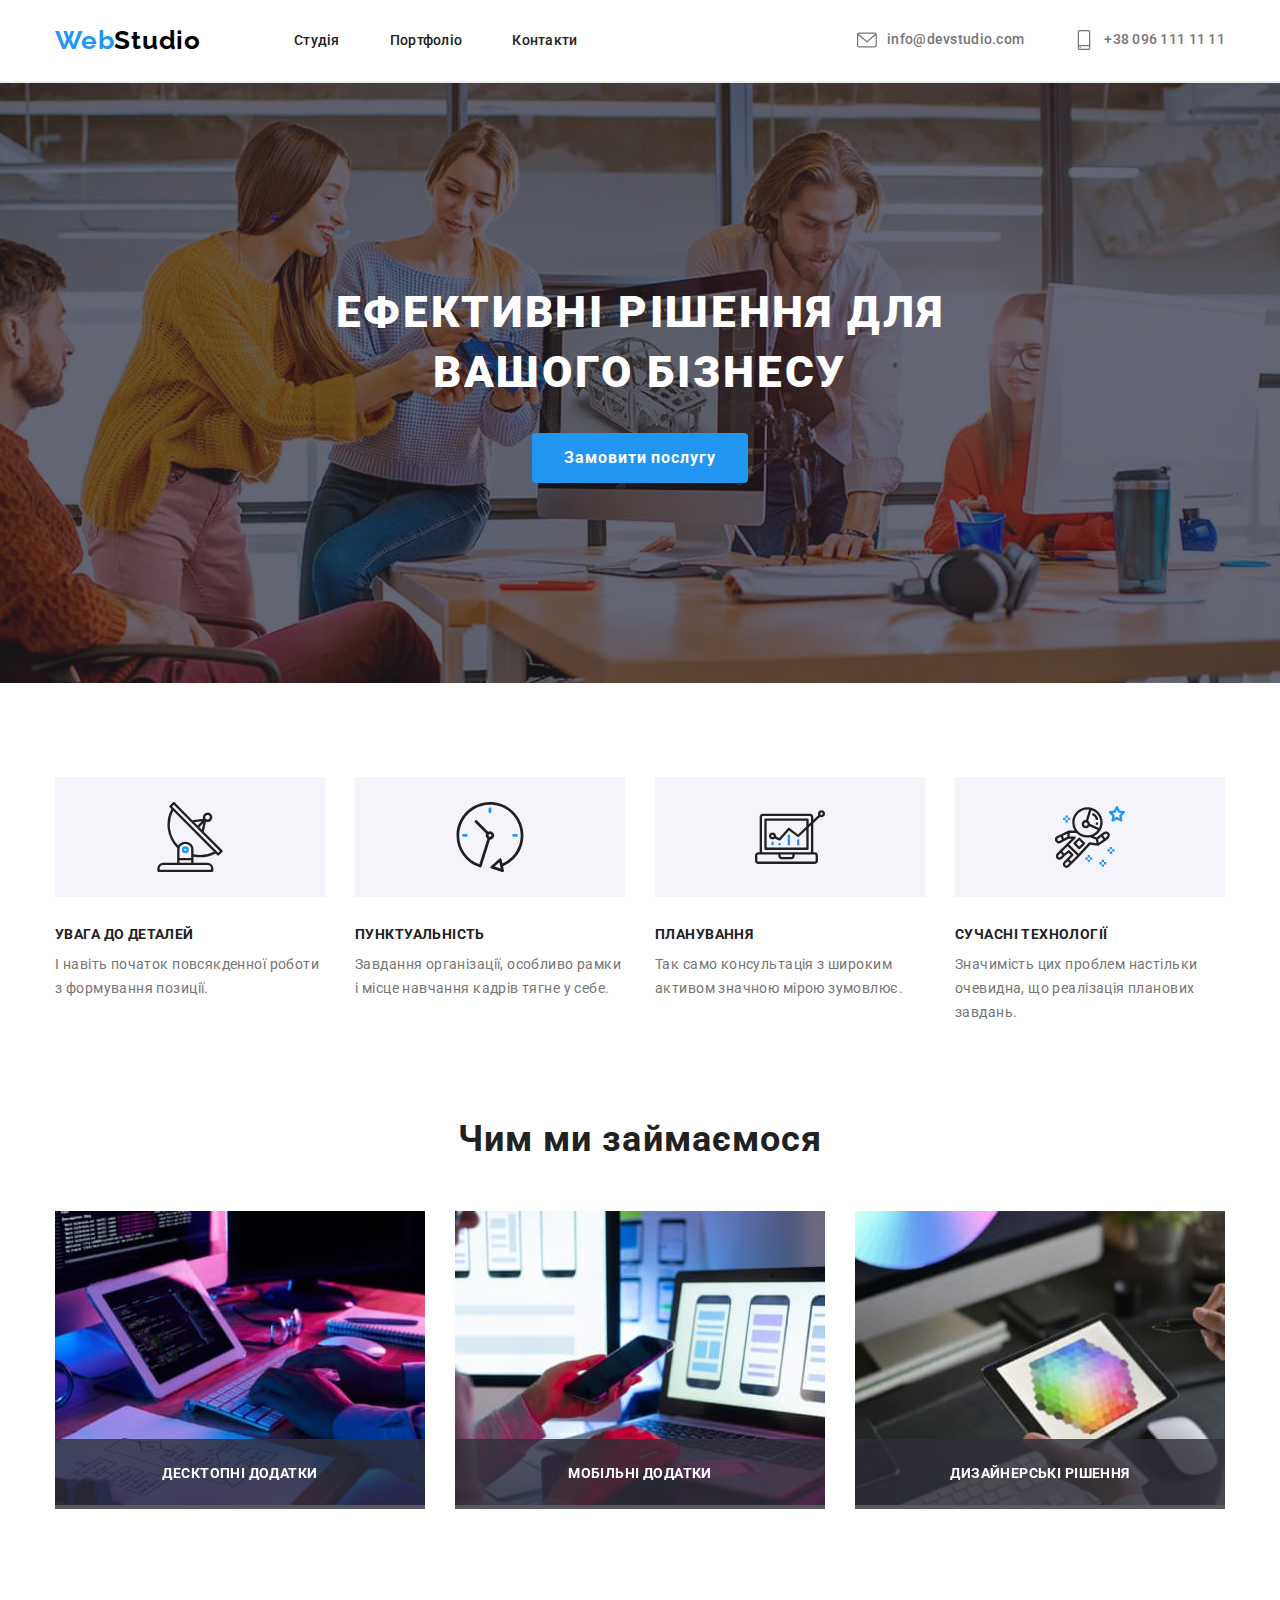
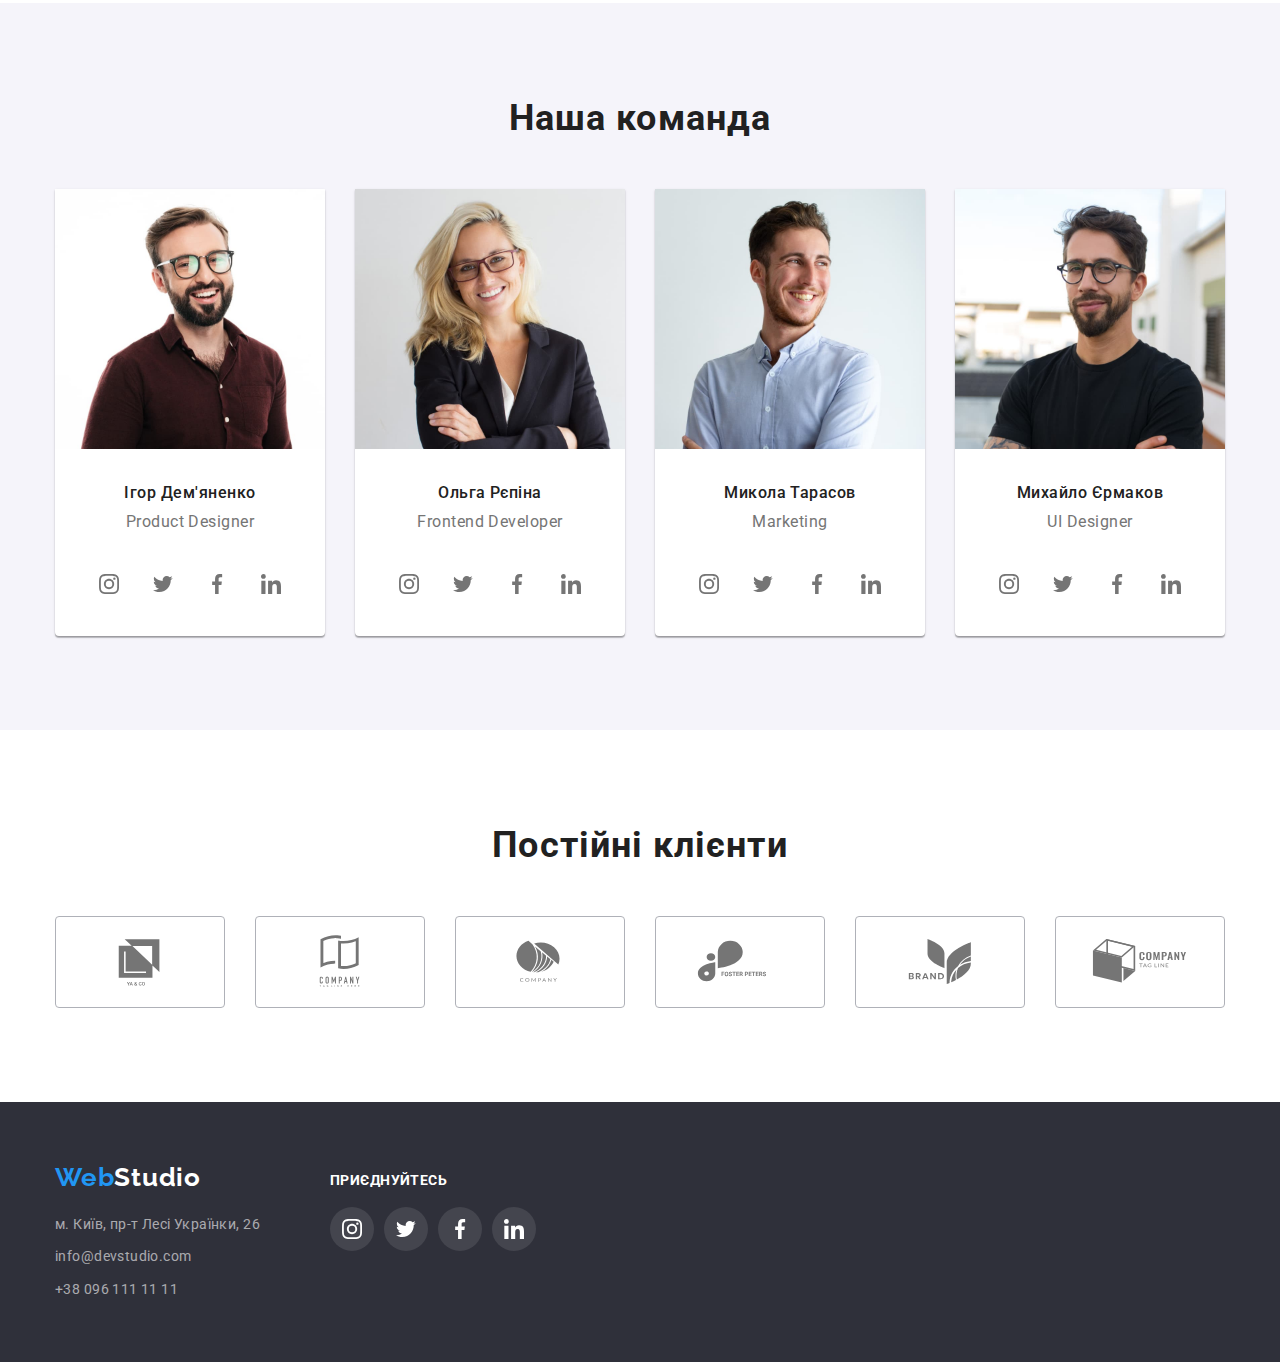
==== index.html @ e2b95a41 "Опрацювання п'ятого модулю" ====
<!DOCTYPE html>
<html lang="uk">

<head>
  <meta charset="UTF-8" />
  <meta http-equiv="X-UA-Compatible" content="IE=edge" />
  <meta name="viewport" content="width=device-width, initial-scale=1.0" />
  <title>Document</title>
  <link href="https://fonts.googleapis.com/css2?family=Raleway:wght@700&family=Roboto:wght@400;500;700;900&display=swap"
    rel="stylesheet" />
  <link rel="stylesheet"
    href="https://cdnjs.cloudflare.com/ajax/libs/modern-normalize/1.1.0/modern-normalize.min.css" />
  <link rel="stylesheet" href="./css/styles.css" />
</head>

<body>
  <header class="header">
    <div class="container main-nav">
      <!-- Назва компанії.Перехід на головну сторінку сайту -->
      <a href="./index.html" class="logo">Web<span class="black">Studio</span></a>
      <!-- Перехід на інші сторінки сайту -->
      <nav class="site-nav">
        <ul class="navigation">
          <li class="page"><a href="#" class="link">Студія</a></li>
          <li class="page"><a href="./portfolio.html" class="link">Портфоліо</a></li>
          <li class="page"><a href="#" class="link">Контакти</a></li>
        </ul>
      </nav>
      <!-- Перехід на сторінки сайту з формою для листування та з'єднання скайпом -->
      <ul class="contact">
        <li class="data">
          <a href="mailto:info@devstudio.com" class="contact-link">
            <svg class="icon" width="16" height="12">
              <use href="./images/icons2.svg#icon-envelope"></use>
            </svg>info@devstudio.com</a>
        </li>
        <li class="data">
          <a href="tel:+380961111111" class="contact-link">
            <svg class="icon" width="10" height="16">
              <use href="./images/icons2.svg#icon-smartphone"></use>
            </svg>+38 096 111 11 11</a>
        </li>
      </ul>
    </div>
  </header>

  <!-- Унікальний контент сторінки -->
  <main>
    <!-- Банер-->
    <section class="section banner">
      <div class="container">
        <h1 class="banner-text">
          Ефективні рішення для <br />
          вашого бізнесу
        </h1>
        
        <!-- Форма замовлення на сторінці без переходу на іншу-->
        <!-- Модальне вікно відкриття -->
        <button type="button" class="order" data-modal-open>Замовити послугу</button>
            <div class="backdrop is-hidden" data-modal>
    <div class="modal">
      <P></P>
     
      <button type="button" class="close-btn" data-modal-close>Close</button>
    
  </div> 
</div>
      </div>
    </section>

    <!--Переваги.Заголовок не відображається -->
    <section class="section">
      <div class="container">
        <h2 class="block-title">Переваги</h2>
        <ul class="list">
          <li class="card">
            <div class="box">
              <svg class="icon" width="70" height="70">
                <use href="./images/icons2.svg#icon-antenna-1"></use>
              </svg>
            </div>
            <h3 class="advantage">УВАГА ДО ДЕТАЛЕЙ</h3>
            <p class="text">І навіть початок повсякденної роботи з формування позиції.</p>
          </li>
          <li class="card">
            <div class="box">
              <svg class="icon" width="70" height="70">
                <use href="./images/icons2.svg#icon-clock-1"></use>
              </svg>
            </div>
            <h3 class="advantage">ПУНКТУАЛЬНІСТЬ</h3>
            <p class="text">
              Завдання організації, особливо рамки і місце навчання кадрів тягне у себе.
            </p>
          </li>
          <li class="card">
            <div class="box">
              <svg class="icon" width="70" height="70">
                <use href="./images/icons2.svg#icon-diagram-1"></use>
              </svg>
            </div>
            <h3 class="advantage">ПЛАНУВАННЯ</h3>
            <p class="text">Так само консультація з широким активом значною мірою зумовлює.</p>
          </li>
          <li class="card">
            <div class="box">
              <svg class="icon" width="70" height="70">
                <use href="./images/icons2.svg#icon-astronaut-1"></use>
              </svg>
            </div>
            <h3 class="advantage">СУЧАСНІ ТЕХНОЛОГІЇ</h3>
            <p class="text">
              Значимість цих проблем настільки очевидна, що реалізація планових завдань.
            </p>
          </li>
        </ul>
        <!--Сфера діяльності-->
        <h2 class="text-title">Чим ми займаємося</h2>
        <ul class="proces">
          <li class="photo">
            <img src="./images/imga.jpg" alt="Робота за комп'ютером" width="370" height="294" />
            <p class="text-proces">Десктопні додатки</p>
          </li>
          <li class="photo">
            <img src="./images/imgb.jpg" alt="Робота з ноутбуком та телефоном" width="370" height="294" />
            <p class="text-proces">Мобільні додатки</p>
          </li>
          <li class="photo">
            <img src="./images/imgc.jpg" alt="Робота з планшетом" width="370" height="294" />
            <p class="text-proces">Дизайнерські рішення</p>
          </li>
        </ul>
      </div>
    </section>

    <!-- Наша команда -->
    <section class="section team-board">
      <div class="container">
        <h2 class="text-title">Наша команда</h2>
        <ul class="team-card">
          <li class="file">
            <img class="team-photo" src="./images/imgd.jpg" alt="Ігор Дем'яненко" width="270" height="260" />
            <h3 class="name">Ігор Дем'яненко</h3>
            <p class="career" lang="en">Product Designer</p>
            <!-- Посилання на соціальні мережи -->
            <ul class="social">
              <li>
                <a class="item-link" href="#" target="_blank" rel="noopener noreferrer"><svg class="link" width="20"
                    height="20">
                    <use href="./images/icons2.svg#icon-instagram"></use>
                  </svg>
                </a>
              </li>
              <li>
                <a class="item-link" href="#" target="_blank" rel="noopener noreferrer"><svg class="link" width="20"
                    height="20">
                    <use href="./images/icons2.svg#icon-twitter"></use>
                  </svg>
                </a>
              </li>
              <li>
                <a class="item-link" href="#" target="_blank" rel="noopener noreferrer"><svg class="link" width="20"
                    height="20">
                    <use href="./images/icons2.svg#icon-facebook"></use>
                  </svg>
                </a>
              </li>
              <li>
                <a class="item-link" href="#" target="_blank" rel="noopener noreferrer"><svg class="link" width="20"
                    height="20">
                    <use href="./images/icons2.svg#icon-linkedin-1"></use>
                  </svg>
                </a>
              </li>
            </ul>
          </li>

          <li class="file">
            <img class="team-photo" src="./images/imge.jpg" alt="Ольга Рєпіна" width="270" height="260" />
            <h3 class="name">Ольга Рєпіна</h3>
            <p class="career" lang="en">Frontend Developer</p>
            <!-- Посилання на соціальні мережи -->
            <ul class="social">
              <li>
                <a class="item-link" href="#" target="_blank" rel="noopener noreferrer"><svg class="link" width="20"
                    height="20">
                    <use href="./images/icons2.svg#icon-instagram"></use>
                  </svg>
                </a>
              </li>
              <li>
                <a class="item-link" href="#" target="_blank" rel="noopener noreferrer"><svg class="link" width="20"
                    height="20">
                    <use href="./images/icons2.svg#icon-twitter"></use>
                  </svg>
                </a>
              </li>
              <li>
                <a class="item-link" href="#" target="_blank" rel="noopener noreferrer"><svg class="link" width="20"
                    height="20">
                    <use href="./images/icons2.svg#icon-facebook"></use>
                  </svg>
                </a>
              </li>
              <li>
                <a class="item-link" href="#" target="_blank" rel="noopener noreferrer"><svg class="link" width="20"
                    height="20">
                    <use href="./images/icons2.svg#icon-linkedin-1"></use>
                  </svg>
                </a>
              </li>
            </ul>
          </li>

          <li class="file">
            <img class="team-photo" src="./images/imgf.jpg" alt="Микола Тарасов" width="270" height="260" />
            <h3 class="name">Микола Тарасов</h3>
            <p class="career" lang="en">Marketing</p>
            <!-- Посилання на соціальні мережи -->
            <ul class="social">
              <li>
                <a class="item-link" href="#" target="_blank" rel="noopener noreferrer"><svg class="link" width="20"
                    height="20">
                    <use href="./images/icons2.svg#icon-instagram"></use>
                  </svg>
                </a>
              </li>
              <li>
                <a class="item-link" href="#" target="_blank" rel="noopener noreferrer"><svg class="link" width="20"
                    height="20">
                    <use href="./images/icons2.svg#icon-twitter"></use>
                  </svg>
                </a>
              </li>
              <li>
                <a class="item-link" href="#" target="_blank" rel="noopener noreferrer"><svg class="link" width="20"
                    height="20">
                    <use href="./images/icons2.svg#icon-facebook"></use>
                  </svg>
                </a>
              </li>
              <li>
                <a class="item-link" href="#" target="_blank" rel="noopener noreferrer"><svg class="link" width="20"
                    height="20">
                    <use href="./images/icons2.svg#icon-linkedin-1"></use>
                  </svg>
                </a>
              </li>
            </ul>
          </li>

          <li class="file">
            <img class="team-photo" src="./images/imgj.jpg" alt="Михайло Єрмаков" width="270" height="260" />
            <h3 class="name">Михайло Єрмаков</h3>
            <p class="career" lang="en">UI Designer</p>
            <!-- Посилання на соціальні мережи -->
            <ul class="social">
              <li>
                <a class="item-link" href="#" target="_blank" rel="noopener noreferrer"><svg class="link" width="20"
                    height="20">
                    <use href="./images/icons2.svg#icon-instagram"></use>
                  </svg>
                </a>
              </li>
              <li>
                <a class="item-link" href="#" target="_blank" rel="noopener noreferrer"><svg class="link" width="20"
                    height="20">
                    <use href="./images/icons2.svg#icon-twitter"></use>
                  </svg>
                </a>
              </li>
              <li>
                <a class="item-link" href="#" target="_blank" rel="noopener noreferrer"><svg class="link" width="20"
                    height="20">
                    <use href="./images/icons2.svg#icon-facebook"></use>
                  </svg>
                </a>
              </li>
              <li>
                <a class="item-link" href="#" target="_blank" rel="noopener noreferrer"><svg class="link" width="20"
                    height="20">
                    <use href="./images/icons2.svg#icon-linkedin-1"></use>
                  </svg>
                </a>
              </li>
            </ul>
          </li>
        </ul>
      </div>
    </section>

    <!-- Логотипи компаній постійних клієнтів -->
    <section class="section">
      <div class="container">
        <h2 class="text-title">Постійні клієнти</h2>
        <ul class="clients">
          <li>
            <a class="logo-link" href="#"><svg class="" width="106" height="60">
                <use href="./images/icons2.svg#icon-Logo"></use>
              </svg></a>
          </li>
          <li>
            <a class="logo-link" href="#"><svg class="" width="106" height="60">
                <use href="./images/icons2.svg#icon-Logo-1"></use>
              </svg></a>
          </li>
          <li>
            <a class="logo-link" href="#"><svg class="" width="106" height="60">
                <use href="./images/icons2.svg#icon-Logo-2"></use>
              </svg></a>
          </li>
          <li>
            <a class="logo-link" href="#"><svg class="" width="106" height="60">
                <use href="./images/icons2.svg#icon-Logo-3"></use>
              </svg></a>
          </li>
          <li>
            <a class="logo-link" href="#"><svg class="" width="106" height="60">
                <use href="./images/icons2.svg#icon-Logo-4"></use>
              </svg></a>
          </li>
          <li>
            <a class="logo-link" href="#"><svg class="" width="106" height="60">
                <use href="./images/icons2.svg#icon-Logo-5"></use>
              </svg></a>
          </li>
        </ul>
      </div>
    </section>
  </main>

  <!-- Контакти -->
  <footer class="footer">
    <div class="container info">
      <div class="box-v2">
        <a href="./index.html" class="logo">Web<span class="white">Studio</span></a>
        <address>
          <ul class="address">
            <li class="point">
              <a href="https://www.google.com/maps/d/viewer?mid=10uSM3H-mIU3GznYo2szRIEphczw&hl=en_US&ll=50.42732700000001%2C30.538092&z=17"
                target="_blank" rel="noopener noreferrer" class="link-contacts">м. Київ, пр-т Лесі Українки, 26</a>
            </li>
            <li class="point">
              <a href="mailto:info@devstudio.com " class="link-contacts">info@devstudio.com</a>
            </li>
            <li class="point">
              <a href="tel:+380961111111" class="link-contacts">+38 096 111 11 11</a>
            </li>
          </ul>
        </address>
      </div>
      <div class="box-v3">
        <h4 class="social-text">приєднуйтесь</h4>
        <!-- Посилання на соціальні мережи -->
        <ul class="social-footer">
          <li>
            <a class="item-link" href="#" target="_blank" rel="noopener noreferrer"><svg class="link" width="20"
                height="20">
                <use href="./images/icons2.svg#icon-instagram"></use>
              </svg>
            </a>
          </li>
          <li>
            <a class="item-link" href="#" target="_blank" rel="noopener noreferrer"><svg class="link" width="20"
                height="20">
                <use href="./images/icons2.svg#icon-twitter"></use>
              </svg>
            </a>
          </li>
          <li>
            <a class="item-link" href="#" target="_blank" rel="noopener noreferrer"><svg class="link" width="20"
                height="20">
                <use href="./images/icons2.svg#icon-facebook"></use>
              </svg>
            </a>
          </li>
          <li>
            <a class="item-link" href="#" target="_blank" rel="noopener noreferrer"><svg class="link" width="20"
                height="20">
                <use href="./images/icons2.svg#icon-linkedin-1"></use>
              </svg>
            </a>
          </li>
        </ul>
      </div>
    </div>
  </footer>
  <script src="./js/modal.js"></script>
</body>

</html>
---- css/styles.css ----
:root {
  --primary-text-color: #212121;
  --secondary-text-color: #757575;
  --white-text-color: #ffffff;
  --accent-text-color: #2196f3;
  --main-background-color: #ffffff;
  --dark-background-color: #2f303a;
  --secondary-background-color: #f5f4fa;
  --borde-line-color: #ececec;
  --icon-color: #757575;
}
body {
  margin: 0 auto;
  color: var(--primary-text-color);
  background-color: var(--main-background-color);
  font-family: Roboto, sans-serif;
}
ul {
  list-style-type: none;
}
a {
  text-decoration: none;
}
h1,
h2,
h3,
ul,
p {
  margin: 0;
  padding: 0;
}
.section {
  padding-top: 94px;
  padding-bottom: 94px;
}
.container {
  max-width: 1200px;
  width: 100%;
  padding-right: 15px;
  padding-left: 15px;
  margin: 0 auto;
}
/*Header*/
.header {
  /* background-color: var(--main-background-color); */
  border-bottom: 2px solid var(--borde-line-color);

}
.main-nav {
  display: flex;
  align-items: center;
  /* border-bottom: 2px solid var(--borde-line-color); */
}
/* Logo */
.logo {
  font-family: 'Raleway';
  font-style: normal;
  font-weight: 700;
  font-size: 26px;
  line-height: 1.19;
  letter-spacing: 0.03em;
  text-decoration: none;
  color: var(--accent-text-color);
}
.main-nav .logo {
  padding: 25px 93px 25px 0;
}
.logo .black {
  color: #000000;
}
/* Site-nav */
.navigation {
  display: flex;
  justify-content: center;
}

/* Підкреслення сторінки при наведенні */
.navigation .link {
  position: relative;
  display: flex;
  justify-content: center;
  padding-top: 32px;
  padding-bottom: 31px;
  font-weight: 500;
  font-size: 14px;
  line-height: 1.14;
  letter-spacing: 0.02em;
  color: var(--primary-text-color);
  transition: color 250ms cubic-bezier(0.4, 0, 0.2, 1);
}
.navigation .link::after {
  content: "";
  position: absolute;
  display: flex;
  justify-content: center;
  left: 0;
  bottom: 0;
  width: 0;
  height: 4px;
  background-color: #2196f3;
  /* opacity: 0; */
  transition: opacity 250ms cubic-bezier(0.4, 0, 0.2, 1);
}
.navigation .link:hover:after,
.navigation .link:focus:after,
.navigation .link:current:after {
    /* opacity: 1; */
width: 100%;
}

.contact .contact-link {
  display: flex;
  align-items: center;
  font-weight: 500;
  font-size: 14px;
  line-height: 1.14;
  letter-spacing: 0.02em;
  color: var(--secondary-text-color);
  transition: color 250ms cubic-bezier(0.4, 0, 0.2, 1);
}
.navigation .page:not(:last-child),
.contact .data:not(:last-child) {
  margin-right: 50px;
}
.site-nav .link:hover,
.site-nav .link:focus,
.contact-link:hover,
.contact-link:focus {
color: var(--accent-text-color);
}

/*  Перехід на сторінки сайту з формою для листування та з'єднання скайпом*/
.contact {
  display: flex;
  margin-left: auto;
  justify-content: center;
  align-items: center;
}
/* .contact-link {
  display: flex;
  align-items: center;

} */
.data .icon {
  margin: 0;
  width: 20px;
  height: 20px;
  margin-right: 10px;
  fill: currentColor;
  transition: color 250ms cubic-bezier(0.4, 0, 0.2, 1);
  
}
.data .icon:hover,
.data .icon:focus {
  fill: var(--accent-text-color);
}
/* Банер */
.banner {
  padding: 200px 0px;
  align-content: center;
  background-color: var(--dark-background-color);
  background-position: center;
  background-repeat: no-repeat;
  background-size: cover;
  background-image: linear-gradient(to right, rgba(47, 48, 58, 0.4), rgba(47, 48, 58, 0.4)), url(../images/overlay.jpg);
}
.banner-text {
  margin-bottom: 30px;
  color: var(--white-text-color);
  font-weight: 900;
  font-size: 44px;
  line-height: 1.36;
  text-align: center;
  letter-spacing: 0.06em;
  text-transform: uppercase;
}
/* Кнопка замовлення */
.banner .order {
  justify-content: center;
  border-radius: 4px;
  width: 216px;
  margin: 0 auto;
  padding: 10px 0;
  display: block;
  text-align: center;
  font-weight: 700;
  font-size: 16px;
  line-height: 1.88;
  letter-spacing: 0.06em;
  border: none;
  color: var(--white-text-color);
  background-color: var(--accent-text-color);
  /* box-shadow: 0px 4px 4px rgba(0, 0, 0, 0.15); */
}
/* Модальне вікно */
.backdrop {
  position: fixed;
  top: 0;
  left: 0;
  width: 100%;
  height: 100%;
  background-color: rgba(0, 0, 0, 0.2);;
}
.backdrop.is-hidden {
  opacity: 0;
  pointer-events: none;
  /* visibility: ; */
}
.modal {
  position: absolute;
  top: 50%;
  left: 50%;
  transform: translate(-50%, -50%);
 /* display: block; */
    min-width: 528px;
  min-height: 581px;
  padding: 40px;
  overflow: auto;
  background-color: var(--main-background-color);
  box-shadow: 0px 4px 4px rgba(0, 0, 0, 0.15);
  border-radius: 4px;
}
.close-btn {
  position: absolute;
  top: 8px;
  right: 8px;
  width: 30px;
  height: 30px;
  background: var(--main-background-color);
  border: 1px solid rgba(0, 0, 0, 0.1);
  border-radius: 50%;
}
.close-btn::before {
  content: "";
  position: absolute;
  width: 30px ;
  height:30px;
  background-image: url() ;
}
/* Секція переваг */

/* Ховаємо заголовок */
.block-title {
  display: none;
}
/* Для зоголовків одного типу сторінки */
.text-title {
  margin-bottom: 50px;
  color: var(--primary-text-color);
  font-weight: 700;
  font-size: 36px;
  line-height: 1.17;
  text-align: center;
  letter-spacing: 0.03em;
}
.proces {
  display: flex;
  justify-content: space-between;
}
.list {
  display: flex;
  justify-content: space-between;
  margin-bottom: 94px;
}
.list .card {
  min-width: 270px;
  margin-right: 30px;
  text-align: start;
}
.list .card:last-child {
  margin-right: 0;
}
/* Стилізуємо фото процесу роботи */
.proces .photo {
  display: block;
  position: relative;
  margin-right: 30px;
}
.proces .text-proces {
  position: absolute;
  display: inline-block;
  z-index: 2;
  /* align-items: center; */
  /* justify-content: center; */
  left: 0;
  bottom: 0;
  padding: 27px 10px;
  width: 370px;
  /* width: 100%;
  height: 70px; */
  font-weight: 700;
font-size: 14px;
line-height: 1.14;
text-align: center;
letter-spacing: 0.03em;
text-transform: uppercase;
color: var(--white-text-color);
background-color: rgba(47, 48, 58, 0.8);;


}
.proces .photo:last-child {
  margin-right: 0;
}
.card .box {
  display: flex;
  width: 270px;
  height: 120px;
  margin-bottom: 30px;
  background-color: var(--secondary-background-color);
  background-size: contain;
  justify-content: center;
  align-items: center;
}
.advantage {
  margin-top: 0;
  margin-bottom: 10px;
  color: var(--primary-text-color);
  font-weight: 700;
  font-size: 14px;
  line-height: 1.14;
  letter-spacing: 0.03em;
}
.text {
  margin-top: 0;
  font-size: 14px;
  line-height: 1.71;
  letter-spacing: 0.03em;
  color: var(--secondary-text-color);
}
/* Секція команди */
.team-board {
  background-color: var(--secondary-background-color);
}
.team-card {
  display: flex;
  justify-content: space-between;
  gap: 30px;
}
.team-card .file {
  max-width: 270px;
  text-align: center;
  background-color: var(--main-background-color);
  box-shadow: 0px 1px 3px rgba(0, 0, 0, 0.12), 0px 1px 1px rgba(0, 0, 0, 0.14),
    0px 2px 1px rgba(0, 0, 0, 0.2);
  border-radius: 0px 0px 4px 4px;
}
.name {
  margin-bottom: 10px;
  color: var(--primary-text-color);
  font-weight: 500;
  font-size: 16px;
  line-height: 1.19;
  letter-spacing: 0.03em;
}
.career {
  margin-top: 0;
  margin-bottom: 30px;
  color: var(--secondary-text-color);
  font-weight: 400;
  font-size: 16px;
  line-height: 1.19;
  letter-spacing: 0.03em;
}
.team-photo {
  margin-bottom: 30px;
}
/* <!-- Посилання на соціальні мережи --> */
.social {
  display: flex;
  justify-content: center;
  align-items: center;
  margin-right: 32px;
  margin-bottom: 30px;
  margin-left: 32px;
  width: 206px;
  height: 44px;
  gap: 10px;
}
.social .item-link {
  display: flex;
  align-items: center;
  justify-content: center;
  width: 44px;
  height: 44px;
  border-radius: 50%;
  fill: var(--icon-color);
  transition: fill 250ms cubic-bezier(0.4, 0, 0.2, 1);
  transition: background-color 250ms cubic-bezier(0.4, 0, 0.2, 1);
}
.social .item-link:hover,
.social .item-link:focus {
  fill: var(--main-background-color);
  background-color: var(--accent-text-color);
}
/* Логотипи компаній постійних клієнтів  */
.clients {
  display: flex;
  justify-content: space-between;
  gap: 30px;
  flex-wrap: wrap;
}
.clients .logo-link {
  display: flex;
  align-items: center;
  justify-content: center;
  width: 170px;
  height: 92px;
  left: 1015px;
  top: 2490px;
  fill: var(--icon-color);
  border: 1px solid #afb1b8;
  border-radius: 4px;
  transition: fill 250ms cubic-bezier(0.4, 0, 0.2, 1);
}
.clients .logo-link:hover,
.clients .logo-link:focus {
  fill: var(--accent-text-color);
}

/* Сторінка Портфоліо */
/* Ховаємо заголовок */
.block {
  display: none;
}

/* Блок сортувальних кнопок */
.btn {
  display: flex;
  justify-content: center;
}
.btn .sort {
  margin-right: 8px;
}
.btn .sort:last-child {
  margin-right: 0px;
}
.btn button {
  padding: 6px 22px;
  border-radius: 4px;
  border-style: none;
  margin-right: 8px;
  margin-bottom: 50px;
  font-weight: 500;
  font-size: 16px;
  line-height: 1.63;
  letter-spacing: 0.03em;
  border: none;
  color: var(--title-text-color);
  background-color: var(--secondary-background-color);
  transition: color 250ms cubic-bezier(0.4, 0, 0.2, 1);
  transition: background-color 250ms cubic-bezier(0.4, 0, 0.2, 1);
}
.btn button:hover,
.btn button:focus {
  color: var(--white-text-color);
  background-color: var(--accent-text-color);
}
/* Реалізовані проекти компанії */
.projects {
  display: flex;
  flex-wrap: wrap;
  justify-content: center;
}
.projects .example {
  width: 370px;
  margin-right: 30px;
  margin-bottom: 30px;
  text-align: left;
  background: var(--main-background-color);
  border: 1px solid #eeeeee;
  transition: box-shadow 250ms cubic-bezier(0.4, 0, 0.2, 1);
}
.projects .example:hover {
  box-shadow: 0px 1px 1px rgba(0, 0, 0, 0.12), 0px 4px 4px rgba(0, 0, 0, 0.06),
    1px 4px 6px rgba(0, 0, 0, 0.16);
}
.projects .example:nth-child(3n) {
  margin-right: 0px;
}
.projects .example:nth-last-child(-n + 3) {
  margin-bottom: 0px;
}
.projects-title {
  margin-top: 0;
  margin-bottom: 4px;
  padding-left: 24px;
  color: var(--primary-text-color);
  font-weight: 700;
  font-size: 18px;
  line-height: 2;
  letter-spacing: 0.06em;
}
.projects-text {
  margin-bottom: 20px;
  padding-left: 24px;
  font-size: 16px;
  line-height: 1.88;
  letter-spacing: 0.03em;
  color: var(--secondary-text-color);
}
.projects .link:hover,
.projects .link:focus {
  color: var(--accent-text-color);
}
.example-card {
  position: relative;
  display: block;
  overflow: hidden;
}

.text-desc {
position: absolute;
width: 100%;
height: 100%;
top: 0;
left: 0;
padding: 63px 24px;
font-size: 18px;
line-height: 1.56;
letter-spacing: 0.03em;
color: var(--white-text-color);
background-color: rgba(33, 150, 243, 0.9);
transform: translateY(0);
overflow: auto;
transition: transform 250ms cubic-bezier(0.4, 0, 0.2, 1);
}

.text-desc:hover {
  transform: translateY(100%);}



/* Footer */
.footer {
  display: flex;
  align-items: center;
  margin-right: auto;
  padding-top: 60px;
  padding-bottom: 60px;
  background-color: var(--dark-background-color);
}
.footer .info {
  display: flex;
  margin-right: auto;
  gap: 70px;
}
.footer .logo {
  display: block;
  margin-bottom: 20px;
}
.white {
  color: var(--white-text-color);
}
.address .point {
  margin-bottom: 9px;
}
.address .point:last-child {
  margin-bottom: 0px;
}
.link-contacts {
  display: block;
  font-size: 14px;
  line-height: 1.71;
  letter-spacing: 0.03em;
  text-decoration: none;
  font-style: normal;
  color: rgba(255, 255, 255, 0.6);
  transition: color 250ms cubic-bezier(0.4, 0, 0.2, 1);
}
.adress .link:hover,
.adress .link:focus,
.link-contacts:hover,
.link-contacts:focus {
  color: var(--accent-text-color);
}

.box-v3 {
  display: block;
  padding-top: 11px;
}
.social-footer {
  display: flex;
  justify-content: center;
  align-items: flex-end;
  gap: 10px;
}
.social-text {
  margin-top: 0;
  margin-right: 0;
  /* margin-bottom: ; */
  font-weight: 700;
  font-size: 14px;
  line-height: 1.14;
  letter-spacing: 0.03em;
  text-transform: uppercase;
  color: var(--main-background-color);
}
.social-footer .item-link {
  display: flex;
  align-items: center;
  justify-content: center;
  width: 44px;
  height: 44px;
  border-radius: 50%;
  fill: var(--white-text-color);
  background: rgba(255, 255, 255, 0.1);
  transition: fill 250ms cubic-bezier(0.4, 0, 0.2, 1);
  transition: background-color 250ms cubic-bezier(0.4, 0, 0.2, 1);
}
.social-footer .item-link:hover,
.social-footer .item-link:focus {
  fill: var(--main-background-color);
  background-color: var(--accent-text-color);
}

/* Кольорова гама */
/*Основний колір тексту #212121*/
/*Вторинний колір тексту #757575 */
/*Cвітлий колір тексту #FFFFFF */
/* Колір лого #2196F3,#000000*/
/* Колір кнопок #F5F4FA/
/* Колір акценту #2196F3 /
/* Колір сторінки #FFFFFF*/
/* Колір банеру та футеру #2F303A/
/* Колір секції команди #F5F4FA;/
/* Колір контактів футеру rgba(255, 255, 255, 0.6); */
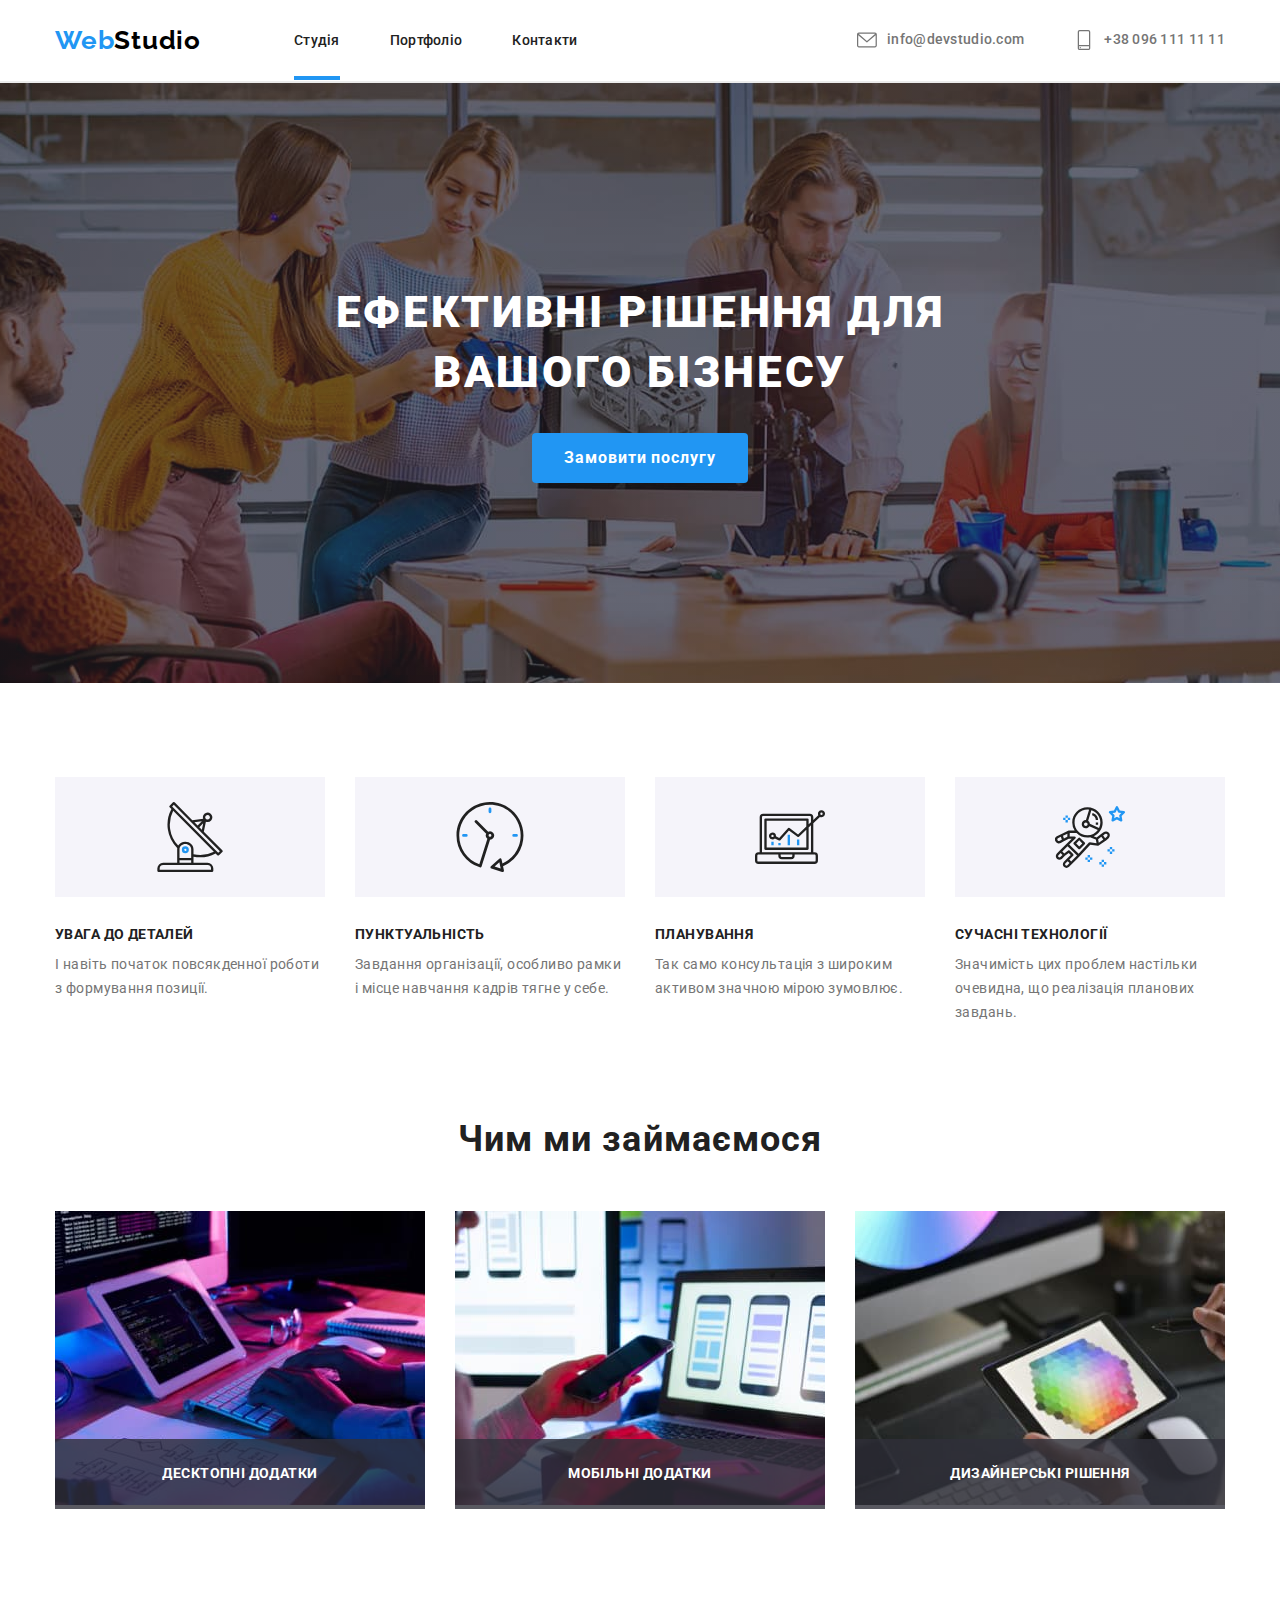
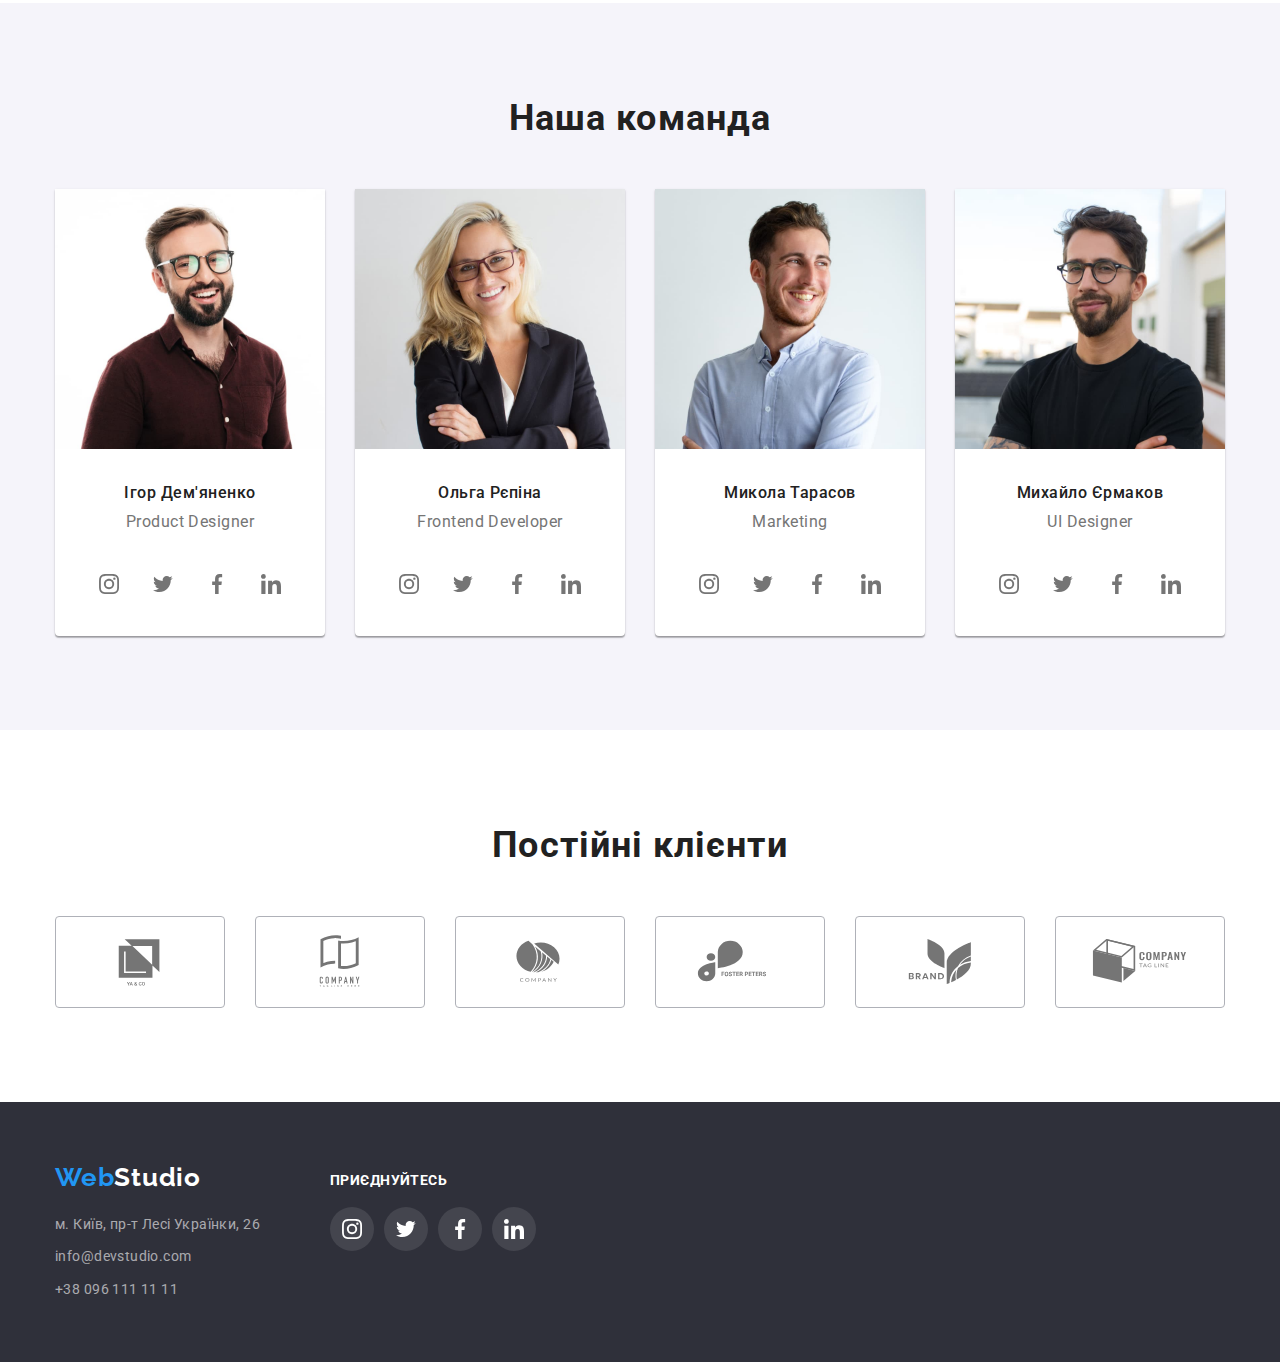
==== commit 8d9b6fdc: "Виконання модального вікна" ====
--- a/index.html
+++ b/index.html
@@ -21,7 +21,7 @@
       <!-- Перехід на інші сторінки сайту -->
       <nav class="site-nav">
         <ul class="navigation">
-          <li class="page"><a href="#" class="link">Студія</a></li>
+          <li class="page"><a href="#" class="link current">Студія</a></li>
           <li class="page"><a href="./portfolio.html" class="link">Портфоліо</a></li>
           <li class="page"><a href="#" class="link">Контакти</a></li>
         </ul>
@@ -53,18 +53,15 @@
           Ефективні рішення для <br />
           вашого бізнесу
         </h1>
-        
+
         <!-- Форма замовлення на сторінці без переходу на іншу-->
         <!-- Модальне вікно відкриття -->
         <button type="button" class="order" data-modal-open>Замовити послугу</button>
-            <div class="backdrop is-hidden" data-modal>
-    <div class="modal">
-      <P></P>
-     
-      <button type="button" class="close-btn" data-modal-close>Close</button>
-    
-  </div> 
-</div>
+        <div class="backdrop is-hidden" data-modal>
+          <div class="modal">
+            <button type="button" class="close-btn" data-modal-close></button>
+          </div>
+        </div>
       </div>
     </section>
 
@@ -386,6 +383,7 @@
     </div>
   </footer>
   <script src="./js/modal.js"></script>
+
 </body>
 
 </html>--- a/css/styles.css
+++ b/css/styles.css
@@ -8,19 +8,24 @@
   --secondary-background-color: #f5f4fa;
   --borde-line-color: #ececec;
   --icon-color: #757575;
-}
+  --easy-go: 250ms cubic-bezier(0.4, 0, 0.2, 1);
+}
+
 body {
   margin: 0 auto;
   color: var(--primary-text-color);
   background-color: var(--main-background-color);
   font-family: Roboto, sans-serif;
 }
+
 ul {
   list-style-type: none;
 }
+
 a {
   text-decoration: none;
 }
+
 h1,
 h2,
 h3,
@@ -29,10 +34,12 @@
   margin: 0;
   padding: 0;
 }
+
 .section {
   padding-top: 94px;
   padding-bottom: 94px;
 }
+
 .container {
   max-width: 1200px;
   width: 100%;
@@ -40,17 +47,19 @@
   padding-left: 15px;
   margin: 0 auto;
 }
+
 /*Header*/
 .header {
   /* background-color: var(--main-background-color); */
   border-bottom: 2px solid var(--borde-line-color);
-
-}
+}
+
 .main-nav {
   display: flex;
   align-items: center;
   /* border-bottom: 2px solid var(--borde-line-color); */
 }
+
 /* Logo */
 .logo {
   font-family: 'Raleway';
@@ -62,12 +71,15 @@
   text-decoration: none;
   color: var(--accent-text-color);
 }
+
 .main-nav .logo {
   padding: 25px 93px 25px 0;
 }
+
 .logo .black {
   color: #000000;
 }
+
 /* Site-nav */
 .navigation {
   display: flex;
@@ -86,8 +98,9 @@
   line-height: 1.14;
   letter-spacing: 0.02em;
   color: var(--primary-text-color);
-  transition: color 250ms cubic-bezier(0.4, 0, 0.2, 1);
-}
+  /* transition: color 250ms cubic-bezier(0.4, 0, 0.2, 1); */
+}
+
 .navigation .link::after {
   content: "";
   position: absolute;
@@ -95,17 +108,20 @@
   justify-content: center;
   left: 0;
   bottom: 0;
-  width: 0;
+  width: 0%;
   height: 4px;
   background-color: #2196f3;
-  /* opacity: 0; */
-  transition: opacity 250ms cubic-bezier(0.4, 0, 0.2, 1);
-}
+  transition: width var(--easy-go);
+}
+
+.current:visited:after {
+  background-color: var(--accent-text-color);
+}
+
 .navigation .link:hover:after,
 .navigation .link:focus:after,
-.navigation .link:current:after {
-    /* opacity: 1; */
-width: 100%;
+.link.current:after {
+  width: 100%;
 }
 
 .contact .contact-link {
@@ -116,17 +132,19 @@
   line-height: 1.14;
   letter-spacing: 0.02em;
   color: var(--secondary-text-color);
-  transition: color 250ms cubic-bezier(0.4, 0, 0.2, 1);
-}
+  transition: color var(--easy-go);
+}
+
 .navigation .page:not(:last-child),
 .contact .data:not(:last-child) {
   margin-right: 50px;
 }
+
 .site-nav .link:hover,
 .site-nav .link:focus,
 .contact-link:hover,
 .contact-link:focus {
-color: var(--accent-text-color);
+  color: var(--accent-text-color);
 }
 
 /*  Перехід на сторінки сайту з формою для листування та з'єднання скайпом*/
@@ -136,24 +154,21 @@
   justify-content: center;
   align-items: center;
 }
-/* .contact-link {
-  display: flex;
-  align-items: center;
-
-} */
+
 .data .icon {
   margin: 0;
   width: 20px;
   height: 20px;
   margin-right: 10px;
   fill: currentColor;
-  transition: color 250ms cubic-bezier(0.4, 0, 0.2, 1);
-  
-}
+  transition: color var(--easy-go);
+}
+
 .data .icon:hover,
 .data .icon:focus {
   fill: var(--accent-text-color);
 }
+
 /* Банер */
 .banner {
   padding: 200px 0px;
@@ -164,6 +179,7 @@
   background-size: cover;
   background-image: linear-gradient(to right, rgba(47, 48, 58, 0.4), rgba(47, 48, 58, 0.4)), url(../images/overlay.jpg);
 }
+
 .banner-text {
   margin-bottom: 30px;
   color: var(--white-text-color);
@@ -174,6 +190,7 @@
   letter-spacing: 0.06em;
   text-transform: uppercase;
 }
+
 /* Кнопка замовлення */
 .banner .order {
   justify-content: center;
@@ -190,8 +207,8 @@
   border: none;
   color: var(--white-text-color);
   background-color: var(--accent-text-color);
-  /* box-shadow: 0px 4px 4px rgba(0, 0, 0, 0.15); */
-}
+}
+
 /* Модальне вікно */
 .backdrop {
   position: fixed;
@@ -199,50 +216,59 @@
   left: 0;
   width: 100%;
   height: 100%;
-  background-color: rgba(0, 0, 0, 0.2);;
-}
+  background-color: rgba(0, 0, 0, 0.2);
+  opacity: 1;
+  transform: opacity var(--easy-go);
+}
+
+.backdrop.is-hidden .modal {
+  transform: translate(-50%, -50%) scale(0, 9);
+}
+
 .backdrop.is-hidden {
   opacity: 0;
   pointer-events: none;
-  /* visibility: ; */
-}
+  visibility: hidden;
+  transform: translate(-50%, -50%) scale(0);
+}
+
 .modal {
   position: absolute;
   top: 50%;
   left: 50%;
-  transform: translate(-50%, -50%);
- /* display: block; */
-    min-width: 528px;
+  transform: translate(-50%, -50%) scale(1);
+  min-width: 528px;
   min-height: 581px;
   padding: 40px;
   overflow: auto;
   background-color: var(--main-background-color);
   box-shadow: 0px 4px 4px rgba(0, 0, 0, 0.15);
   border-radius: 4px;
-}
+  transition: transform var(--easy-go);
+
+}
+
 .close-btn {
   position: absolute;
   top: 8px;
   right: 8px;
   width: 30px;
   height: 30px;
+  border-radius: 50%;
   background: var(--main-background-color);
   border: 1px solid rgba(0, 0, 0, 0.1);
-  border-radius: 50%;
-}
-.close-btn::before {
-  content: "";
-  position: absolute;
-  width: 30px ;
-  height:30px;
-  background-image: url() ;
-}
+  background-image: url(../images/close.svg);
+  background-repeat: no-repeat;
+  background-position: center;
+}
+
 /* Секція переваг */
 
 /* Ховаємо заголовок */
 .block-title {
   display: none;
 }
+
 /* Для зоголовків одного типу сторінки */
 .text-title {
   margin-bottom: 50px;
@@ -253,55 +279,58 @@
   text-align: center;
   letter-spacing: 0.03em;
 }
+
 .proces {
   display: flex;
   justify-content: space-between;
 }
+
 .list {
   display: flex;
   justify-content: space-between;
   margin-bottom: 94px;
 }
+
 .list .card {
   min-width: 270px;
   margin-right: 30px;
   text-align: start;
 }
+
 .list .card:last-child {
   margin-right: 0;
 }
+
 /* Стилізуємо фото процесу роботи */
 .proces .photo {
   display: block;
   position: relative;
   margin-right: 30px;
 }
+
 .proces .text-proces {
   position: absolute;
   display: inline-block;
   z-index: 2;
-  /* align-items: center; */
-  /* justify-content: center; */
   left: 0;
   bottom: 0;
   padding: 27px 10px;
   width: 370px;
-  /* width: 100%;
-  height: 70px; */
   font-weight: 700;
-font-size: 14px;
-line-height: 1.14;
-text-align: center;
-letter-spacing: 0.03em;
-text-transform: uppercase;
-color: var(--white-text-color);
-background-color: rgba(47, 48, 58, 0.8);;
-
-
-}
+  font-size: 14px;
+  line-height: 1.14;
+  text-align: center;
+  letter-spacing: 0.03em;
+  text-transform: uppercase;
+  color: var(--white-text-color);
+  background-color: rgba(47, 48, 58, 0.8);
+  ;
+}
+
 .proces .photo:last-child {
   margin-right: 0;
 }
+
 .card .box {
   display: flex;
   width: 270px;
@@ -312,6 +341,7 @@
   justify-content: center;
   align-items: center;
 }
+
 .advantage {
   margin-top: 0;
   margin-bottom: 10px;
@@ -321,6 +351,7 @@
   line-height: 1.14;
   letter-spacing: 0.03em;
 }
+
 .text {
   margin-top: 0;
   font-size: 14px;
@@ -328,15 +359,18 @@
   letter-spacing: 0.03em;
   color: var(--secondary-text-color);
 }
+
 /* Секція команди */
 .team-board {
   background-color: var(--secondary-background-color);
 }
+
 .team-card {
   display: flex;
   justify-content: space-between;
   gap: 30px;
 }
+
 .team-card .file {
   max-width: 270px;
   text-align: center;
@@ -345,6 +379,7 @@
     0px 2px 1px rgba(0, 0, 0, 0.2);
   border-radius: 0px 0px 4px 4px;
 }
+
 .name {
   margin-bottom: 10px;
   color: var(--primary-text-color);
@@ -353,6 +388,7 @@
   line-height: 1.19;
   letter-spacing: 0.03em;
 }
+
 .career {
   margin-top: 0;
   margin-bottom: 30px;
@@ -362,9 +398,11 @@
   line-height: 1.19;
   letter-spacing: 0.03em;
 }
+
 .team-photo {
   margin-bottom: 30px;
 }
+
 /* <!-- Посилання на соціальні мережи --> */
 .social {
   display: flex;
@@ -377,6 +415,7 @@
   height: 44px;
   gap: 10px;
 }
+
 .social .item-link {
   display: flex;
   align-items: center;
@@ -385,14 +424,16 @@
   height: 44px;
   border-radius: 50%;
   fill: var(--icon-color);
-  transition: fill 250ms cubic-bezier(0.4, 0, 0.2, 1);
-  transition: background-color 250ms cubic-bezier(0.4, 0, 0.2, 1);
-}
+  transition: fill var(--easy-go);
+  transition: background-color var(--easy-go);
+}
+
 .social .item-link:hover,
 .social .item-link:focus {
   fill: var(--main-background-color);
   background-color: var(--accent-text-color);
 }
+
 /* Логотипи компаній постійних клієнтів  */
 .clients {
   display: flex;
@@ -400,6 +441,7 @@
   gap: 30px;
   flex-wrap: wrap;
 }
+
 .clients .logo-link {
   display: flex;
   align-items: center;
@@ -411,8 +453,9 @@
   fill: var(--icon-color);
   border: 1px solid #afb1b8;
   border-radius: 4px;
-  transition: fill 250ms cubic-bezier(0.4, 0, 0.2, 1);
-}
+  transition: fill var(--easy-go);
+}
+
 .clients .logo-link:hover,
 .clients .logo-link:focus {
   fill: var(--accent-text-color);
@@ -429,12 +472,15 @@
   display: flex;
   justify-content: center;
 }
+
 .btn .sort {
   margin-right: 8px;
 }
+
 .btn .sort:last-child {
   margin-right: 0px;
 }
+
 .btn button {
   padding: 6px 22px;
   border-radius: 4px;
@@ -448,88 +494,104 @@
   border: none;
   color: var(--title-text-color);
   background-color: var(--secondary-background-color);
-  transition: color 250ms cubic-bezier(0.4, 0, 0.2, 1);
-  transition: background-color 250ms cubic-bezier(0.4, 0, 0.2, 1);
-}
+  transition: color var(--easy-go);
+  transition: background-color var(--easy-go);
+}
+
 .btn button:hover,
 .btn button:focus {
   color: var(--white-text-color);
   background-color: var(--accent-text-color);
 }
+
 /* Реалізовані проекти компанії */
 .projects {
   display: flex;
   flex-wrap: wrap;
   justify-content: center;
-}
+  gap: 30px;
+}
+
 .projects .example {
-  width: 370px;
-  margin-right: 30px;
-  margin-bottom: 30px;
-  text-align: left;
   background: var(--main-background-color);
-  border: 1px solid #eeeeee;
-  transition: box-shadow 250ms cubic-bezier(0.4, 0, 0.2, 1);
-}
+  /* transition: box-shadow 250ms cubic-bezier(0.4, 0, 0.2, 1); */
+}
+
 .projects .example:hover {
   box-shadow: 0px 1px 1px rgba(0, 0, 0, 0.12), 0px 4px 4px rgba(0, 0, 0, 0.06),
     1px 4px 6px rgba(0, 0, 0, 0.16);
-}
+  /* transform: translateY(100%);  */
+  transition: transform var(--easy-go);
+}
+
 .projects .example:nth-child(3n) {
   margin-right: 0px;
 }
+
 .projects .example:nth-last-child(-n + 3) {
   margin-bottom: 0px;
 }
+
+.projects-desc {
+  position: relative;
+  z-index: 4;
+  padding: 20px 24px;
+  border-bottom: 1px solid #eeeeee;
+  border-left: 1px solid #eeeeee;
+  border-right: 1px solid #eeeeee;
+  background-color: var(--main-background-color);
+}
+
+.example-img {
+  display: block;
+}
+
 .projects-title {
   margin-top: 0;
   margin-bottom: 4px;
-  padding-left: 24px;
-  color: var(--primary-text-color);
   font-weight: 700;
   font-size: 18px;
   line-height: 2;
   letter-spacing: 0.06em;
-}
+  color: var(--primary-text-color);
+}
+
 .projects-text {
-  margin-bottom: 20px;
-  padding-left: 24px;
   font-size: 16px;
   line-height: 1.88;
   letter-spacing: 0.03em;
   color: var(--secondary-text-color);
 }
-.projects .link:hover,
-.projects .link:focus {
-  color: var(--accent-text-color);
-}
-.example-card {
+
+.projects-link {
   position: relative;
   display: block;
   overflow: hidden;
-}
-
-.text-desc {
-position: absolute;
-width: 100%;
-height: 100%;
-top: 0;
-left: 0;
-padding: 63px 24px;
-font-size: 18px;
-line-height: 1.56;
-letter-spacing: 0.03em;
-color: var(--white-text-color);
-background-color: rgba(33, 150, 243, 0.9);
-transform: translateY(0);
-overflow: auto;
-transition: transform 250ms cubic-bezier(0.4, 0, 0.2, 1);
-}
-
-.text-desc:hover {
-  transform: translateY(100%);}
-
-
+  width: 100%;
+  height: 100%;
+}
+
+.text-project {
+  position: absolute;
+  top: 0;
+  left: 0;
+  padding: 63px 24px;
+  font-size: 18px;
+  line-height: 1.56;
+  letter-spacing: 0.03em;
+  color: var(--white-text-color);
+  background-color: rgba(33, 150, 243, 0.9);
+  overflow: auto;
+  transform: translateY(102%);
+  transition: transform var(--easy-go);
+}
+
+.projects-link:hover .text-project,
+.projects-link:focus .text-project {
+  color: var(--accent-text-color);
+  transform: translateY(0%);
+  transition: transform var(--easy-go);
+}
 
 /* Footer */
 .footer {
@@ -540,24 +602,30 @@
   padding-bottom: 60px;
   background-color: var(--dark-background-color);
 }
+
 .footer .info {
   display: flex;
   margin-right: auto;
   gap: 70px;
 }
+
 .footer .logo {
   display: block;
   margin-bottom: 20px;
 }
+
 .white {
   color: var(--white-text-color);
 }
+
 .address .point {
   margin-bottom: 9px;
 }
+
 .address .point:last-child {
   margin-bottom: 0px;
 }
+
 .link-contacts {
   display: block;
   font-size: 14px;
@@ -566,8 +634,9 @@
   text-decoration: none;
   font-style: normal;
   color: rgba(255, 255, 255, 0.6);
-  transition: color 250ms cubic-bezier(0.4, 0, 0.2, 1);
-}
+  transition: color var(--easy-go);
+}
+
 .adress .link:hover,
 .adress .link:focus,
 .link-contacts:hover,
@@ -579,12 +648,14 @@
   display: block;
   padding-top: 11px;
 }
+
 .social-footer {
   display: flex;
   justify-content: center;
   align-items: flex-end;
   gap: 10px;
 }
+
 .social-text {
   margin-top: 0;
   margin-right: 0;
@@ -596,6 +667,7 @@
   text-transform: uppercase;
   color: var(--main-background-color);
 }
+
 .social-footer .item-link {
   display: flex;
   align-items: center;
@@ -605,9 +677,10 @@
   border-radius: 50%;
   fill: var(--white-text-color);
   background: rgba(255, 255, 255, 0.1);
-  transition: fill 250ms cubic-bezier(0.4, 0, 0.2, 1);
-  transition: background-color 250ms cubic-bezier(0.4, 0, 0.2, 1);
-}
+  transition: fill var(--easy-go);
+  transition: background-color var(--easy-go);
+}
+
 .social-footer .item-link:hover,
 .social-footer .item-link:focus {
   fill: var(--main-background-color);
@@ -624,4 +697,4 @@
 /* Колір сторінки #FFFFFF*/
 /* Колір банеру та футеру #2F303A/
 /* Колір секції команди #F5F4FA;/
-/* Колір контактів футеру rgba(255, 255, 255, 0.6); */
+/* Колір контактів футеру rgba(255, 255, 255, 0.6); */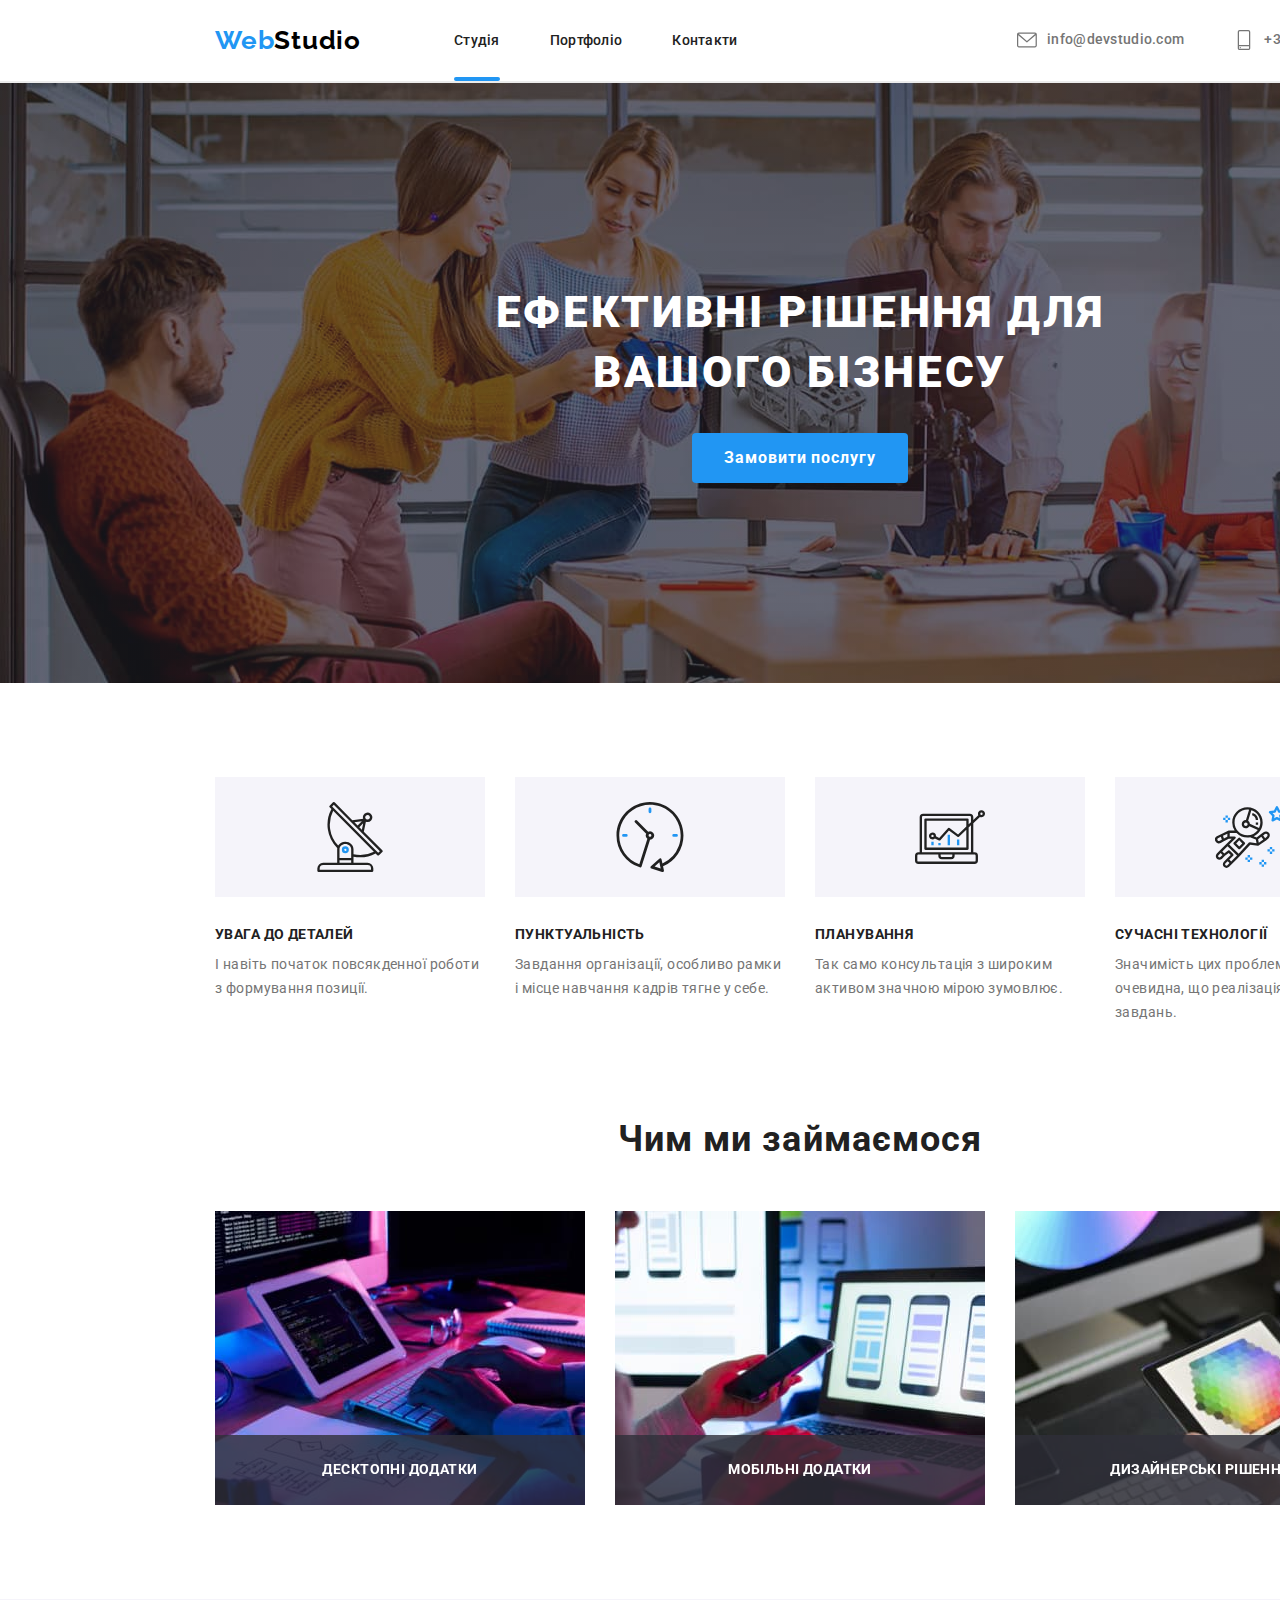
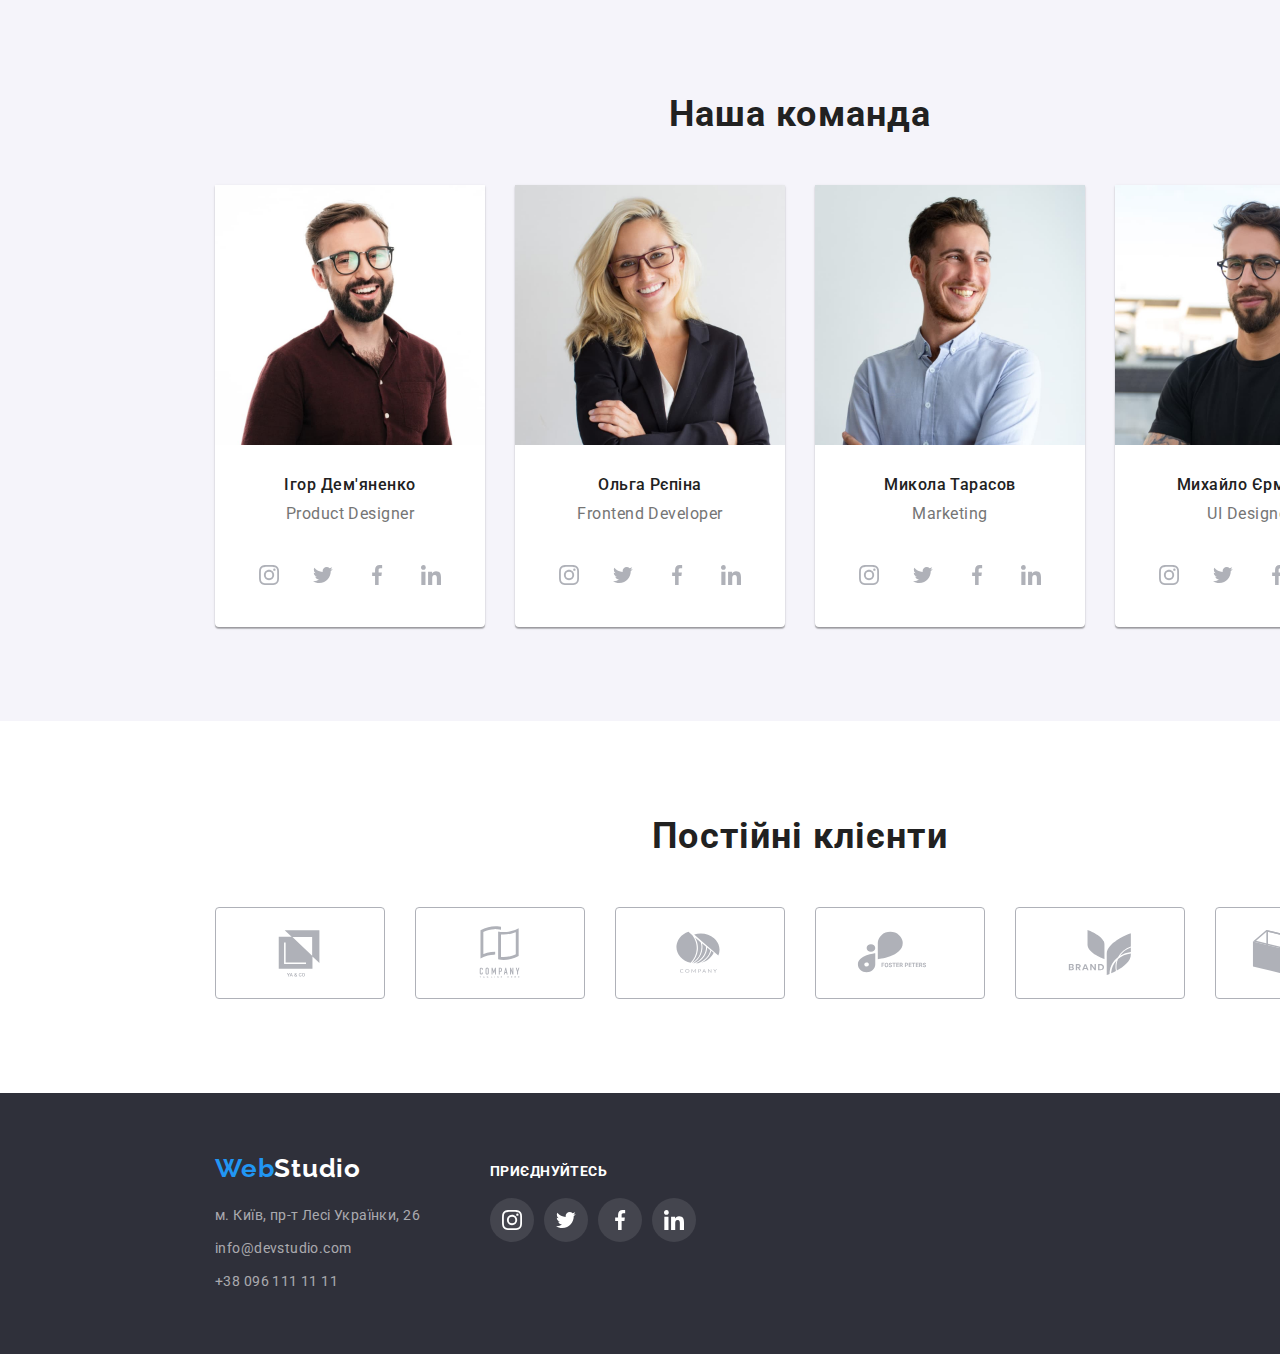
==== commit 55b6b4dd: "Виправлення зауважень" ====
--- a/index.html
+++ b/index.html
@@ -53,17 +53,17 @@
           Ефективні рішення для <br />
           вашого бізнесу
         </h1>
-
+        
         <!-- Форма замовлення на сторінці без переходу на іншу-->
         <!-- Модальне вікно відкриття -->
         <button type="button" class="order" data-modal-open>Замовити послугу</button>
-        <div class="backdrop is-hidden" data-modal>
+        <!-- <div class="backdrop is-hidden" data-modal>
           <div class="modal">
-            <button type="button" class="close-btn" data-modal-close></button>
-          </div>
-        </div>
-      </div>
-    </section>
+             <button type="button" class="close-btn" data-modal-close></button>
+          </div> 
+      </div> -->
+            </div>
+          </section>  
 
     <!--Переваги.Заголовок не відображається -->
     <section class="section">
@@ -325,7 +325,11 @@
       </div>
     </section>
   </main>
-
+  <div class="backdrop is-hidden" data-modal>
+    <div class="modal">
+       <button type="button" class="close-btn" data-modal-close></button>
+    </div> 
+</div>
   <!-- Контакти -->
   <footer class="footer">
     <div class="container info">
@@ -384,6 +388,6 @@
   </footer>
   <script src="./js/modal.js"></script>
 
-</body>
+  </body>
 
 </html>--- a/css/styles.css
+++ b/css/styles.css
@@ -7,11 +7,12 @@
   --dark-background-color: #2f303a;
   --secondary-background-color: #f5f4fa;
   --borde-line-color: #ececec;
-  --icon-color: #757575;
+  --icon-color: #AFB1B8;
   --easy-go: 250ms cubic-bezier(0.4, 0, 0.2, 1);
 }
 
 body {
+  width: 1600px;
   margin: 0 auto;
   color: var(--primary-text-color);
   background-color: var(--main-background-color);
@@ -24,6 +25,10 @@
 
 a {
   text-decoration: none;
+}
+
+img {
+  display: block;
 }
 
 h1,
@@ -107,10 +112,11 @@
   display: flex;
   justify-content: center;
   left: 0;
-  bottom: 0;
+  bottom: -1px;
   width: 0%;
   height: 4px;
   background-color: #2196f3;
+  border-radius: 2px;
   transition: width var(--easy-go);
 }
 
@@ -172,6 +178,7 @@
 /* Банер */
 .banner {
   padding: 200px 0px;
+  /* width: 1600px; */
   align-content: center;
   background-color: var(--dark-background-color);
   background-position: center;
@@ -209,6 +216,205 @@
   background-color: var(--accent-text-color);
 }
 
+/* Секція переваг */
+
+/* Ховаємо заголовок */
+.block-title {
+  display: none;
+}
+
+/* Для зоголовків одного типу сторінки */
+.text-title {
+  margin-bottom: 50px;
+  color: var(--primary-text-color);
+  font-weight: 700;
+  font-size: 36px;
+  line-height: 1.17;
+  text-align: center;
+  letter-spacing: 0.03em;
+}
+
+.proces {
+  display: flex;
+  justify-content: space-between;
+}
+
+.list {
+  display: flex;
+  justify-content: space-between;
+  margin-bottom: 94px;
+}
+
+.list .card {
+  min-width: 270px;
+  margin-right: 30px;
+  text-align: start;
+}
+
+.list .card:last-child {
+  margin-right: 0;
+}
+
+/* Стилізуємо фото процесу роботи */
+.proces .photo {
+  display: block;
+  position: relative;
+  margin-right: 30px;
+}
+
+.proces .text-proces {
+  position: absolute;
+  display: inline-block;
+  z-index: 2;
+  left: 0;
+  bottom: 0;
+  padding: 27px 10px;
+  width: 370px;
+  font-weight: 700;
+  font-size: 14px;
+  line-height: 1.14;
+  text-align: center;
+  letter-spacing: 0.03em;
+  text-transform: uppercase;
+  color: var(--white-text-color);
+  background-color: rgba(47, 48, 58, 0.8);
+  ;
+}
+
+.proces .photo:last-child {
+  margin-right: 0;
+}
+
+.card .box {
+  display: flex;
+  width: 270px;
+  height: 120px;
+  margin-bottom: 30px;
+  background-color: var(--secondary-background-color);
+  background-size: contain;
+  justify-content: center;
+  align-items: center;
+}
+
+.advantage {
+  margin-top: 0;
+  margin-bottom: 10px;
+  color: var(--primary-text-color);
+  font-weight: 700;
+  font-size: 14px;
+  line-height: 1.14;
+  letter-spacing: 0.03em;
+}
+
+.text {
+  margin-top: 0;
+  font-size: 14px;
+  line-height: 1.71;
+  letter-spacing: 0.03em;
+  color: var(--secondary-text-color);
+}
+
+/* Секція команди */
+.team-board {
+  background-color: var(--secondary-background-color);
+}
+
+.team-card {
+  display: flex;
+  justify-content: space-between;
+  gap: 30px;
+}
+
+.team-card .file {
+  max-width: 270px;
+  text-align: center;
+  background-color: var(--main-background-color);
+  box-shadow: 0px 1px 3px rgba(0, 0, 0, 0.12), 0px 1px 1px rgba(0, 0, 0, 0.14),
+    0px 2px 1px rgba(0, 0, 0, 0.2);
+  border-radius: 0px 0px 4px 4px;
+}
+
+.name {
+  margin-bottom: 10px;
+  color: var(--primary-text-color);
+  font-weight: 500;
+  font-size: 16px;
+  line-height: 1.19;
+  letter-spacing: 0.03em;
+}
+
+.career {
+  margin-top: 0;
+  margin-bottom: 30px;
+  color: var(--secondary-text-color);
+  font-weight: 400;
+  font-size: 16px;
+  line-height: 1.19;
+  letter-spacing: 0.03em;
+}
+
+.team-photo {
+  margin-bottom: 30px;
+}
+
+/* <!-- Посилання на соціальні мережи --> */
+.social {
+  display: flex;
+  justify-content: center;
+  align-items: center;
+  margin-right: 32px;
+  margin-bottom: 30px;
+  margin-left: 32px;
+  width: 206px;
+  height: 44px;
+  gap: 10px;
+}
+
+.social .item-link {
+  display: flex;
+  align-items: center;
+  justify-content: center;
+  width: 44px;
+  height: 44px;
+  border-radius: 50%;
+  fill: var(--icon-color);
+  transition: fill var(--easy-go);
+  transition: background-color var(--easy-go);
+}
+
+.social .item-link:hover,
+.social .item-link:focus {
+  fill: var(--main-background-color);
+  background-color: var(--accent-text-color);
+}
+
+/* Логотипи компаній постійних клієнтів  */
+.clients {
+  display: flex;
+  justify-content: space-between;
+  gap: 30px;
+  flex-wrap: wrap;
+}
+
+.clients .logo-link {
+  display: flex;
+  align-items: center;
+  justify-content: center;
+  width: 170px;
+  height: 92px;
+  left: 1015px;
+  top: 2490px;
+  fill: var(--icon-color);
+  border: 1px solid #afb1b8;
+  border-radius: 4px;
+  transition: fill var(--easy-go);
+}
+
+.clients .logo-link:hover,
+.clients .logo-link:focus {
+  fill: var(--accent-text-color);
+}
+
 /* Модальне вікно */
 .backdrop {
   position: fixed;
@@ -218,18 +424,18 @@
   height: 100%;
   background-color: rgba(0, 0, 0, 0.2);
   opacity: 1;
-  transform: opacity var(--easy-go);
+  transition: opacity var(--easy-go);
 }
 
 .backdrop.is-hidden .modal {
   transform: translate(-50%, -50%) scale(0, 9);
+  visibility: hidden;
 }
 
 .backdrop.is-hidden {
   opacity: 0;
   pointer-events: none;
-  visibility: hidden;
-  transform: translate(-50%, -50%) scale(0);
+  /* visibility: hidden; */
 }
 
 .modal {
@@ -244,9 +450,9 @@
   background-color: var(--main-background-color);
   box-shadow: 0px 4px 4px rgba(0, 0, 0, 0.15);
   border-radius: 4px;
-  transition: transform var(--easy-go);
-
-}
+  transition: transform var(--easy-go), opacity var(--easy-go);
+}
+
 
 .close-btn {
   position: absolute;
@@ -262,205 +468,6 @@
   background-position: center;
 }
 
-/* Секція переваг */
-
-/* Ховаємо заголовок */
-.block-title {
-  display: none;
-}
-
-/* Для зоголовків одного типу сторінки */
-.text-title {
-  margin-bottom: 50px;
-  color: var(--primary-text-color);
-  font-weight: 700;
-  font-size: 36px;
-  line-height: 1.17;
-  text-align: center;
-  letter-spacing: 0.03em;
-}
-
-.proces {
-  display: flex;
-  justify-content: space-between;
-}
-
-.list {
-  display: flex;
-  justify-content: space-between;
-  margin-bottom: 94px;
-}
-
-.list .card {
-  min-width: 270px;
-  margin-right: 30px;
-  text-align: start;
-}
-
-.list .card:last-child {
-  margin-right: 0;
-}
-
-/* Стилізуємо фото процесу роботи */
-.proces .photo {
-  display: block;
-  position: relative;
-  margin-right: 30px;
-}
-
-.proces .text-proces {
-  position: absolute;
-  display: inline-block;
-  z-index: 2;
-  left: 0;
-  bottom: 0;
-  padding: 27px 10px;
-  width: 370px;
-  font-weight: 700;
-  font-size: 14px;
-  line-height: 1.14;
-  text-align: center;
-  letter-spacing: 0.03em;
-  text-transform: uppercase;
-  color: var(--white-text-color);
-  background-color: rgba(47, 48, 58, 0.8);
-  ;
-}
-
-.proces .photo:last-child {
-  margin-right: 0;
-}
-
-.card .box {
-  display: flex;
-  width: 270px;
-  height: 120px;
-  margin-bottom: 30px;
-  background-color: var(--secondary-background-color);
-  background-size: contain;
-  justify-content: center;
-  align-items: center;
-}
-
-.advantage {
-  margin-top: 0;
-  margin-bottom: 10px;
-  color: var(--primary-text-color);
-  font-weight: 700;
-  font-size: 14px;
-  line-height: 1.14;
-  letter-spacing: 0.03em;
-}
-
-.text {
-  margin-top: 0;
-  font-size: 14px;
-  line-height: 1.71;
-  letter-spacing: 0.03em;
-  color: var(--secondary-text-color);
-}
-
-/* Секція команди */
-.team-board {
-  background-color: var(--secondary-background-color);
-}
-
-.team-card {
-  display: flex;
-  justify-content: space-between;
-  gap: 30px;
-}
-
-.team-card .file {
-  max-width: 270px;
-  text-align: center;
-  background-color: var(--main-background-color);
-  box-shadow: 0px 1px 3px rgba(0, 0, 0, 0.12), 0px 1px 1px rgba(0, 0, 0, 0.14),
-    0px 2px 1px rgba(0, 0, 0, 0.2);
-  border-radius: 0px 0px 4px 4px;
-}
-
-.name {
-  margin-bottom: 10px;
-  color: var(--primary-text-color);
-  font-weight: 500;
-  font-size: 16px;
-  line-height: 1.19;
-  letter-spacing: 0.03em;
-}
-
-.career {
-  margin-top: 0;
-  margin-bottom: 30px;
-  color: var(--secondary-text-color);
-  font-weight: 400;
-  font-size: 16px;
-  line-height: 1.19;
-  letter-spacing: 0.03em;
-}
-
-.team-photo {
-  margin-bottom: 30px;
-}
-
-/* <!-- Посилання на соціальні мережи --> */
-.social {
-  display: flex;
-  justify-content: center;
-  align-items: center;
-  margin-right: 32px;
-  margin-bottom: 30px;
-  margin-left: 32px;
-  width: 206px;
-  height: 44px;
-  gap: 10px;
-}
-
-.social .item-link {
-  display: flex;
-  align-items: center;
-  justify-content: center;
-  width: 44px;
-  height: 44px;
-  border-radius: 50%;
-  fill: var(--icon-color);
-  transition: fill var(--easy-go);
-  transition: background-color var(--easy-go);
-}
-
-.social .item-link:hover,
-.social .item-link:focus {
-  fill: var(--main-background-color);
-  background-color: var(--accent-text-color);
-}
-
-/* Логотипи компаній постійних клієнтів  */
-.clients {
-  display: flex;
-  justify-content: space-between;
-  gap: 30px;
-  flex-wrap: wrap;
-}
-
-.clients .logo-link {
-  display: flex;
-  align-items: center;
-  justify-content: center;
-  width: 170px;
-  height: 92px;
-  left: 1015px;
-  top: 2490px;
-  fill: var(--icon-color);
-  border: 1px solid #afb1b8;
-  border-radius: 4px;
-  transition: fill var(--easy-go);
-}
-
-.clients .logo-link:hover,
-.clients .logo-link:focus {
-  fill: var(--accent-text-color);
-}
-
 /* Сторінка Портфоліо */
 /* Ховаємо заголовок */
 .block {
@@ -471,6 +478,7 @@
 .btn {
   display: flex;
   justify-content: center;
+  margin-bottom: 50px;
 }
 
 .btn .sort {
@@ -485,8 +493,6 @@
   padding: 6px 22px;
   border-radius: 4px;
   border-style: none;
-  margin-right: 8px;
-  margin-bottom: 50px;
   font-weight: 500;
   font-size: 16px;
   line-height: 1.63;
@@ -502,6 +508,7 @@
 .btn button:focus {
   color: var(--white-text-color);
   background-color: var(--accent-text-color);
+  cursor: pointer;
 }
 
 /* Реалізовані проекти компанії */
@@ -588,7 +595,6 @@
 
 .projects-link:hover .text-project,
 .projects-link:focus .text-project {
-  color: var(--accent-text-color);
   transform: translateY(0%);
   transition: transform var(--easy-go);
 }
